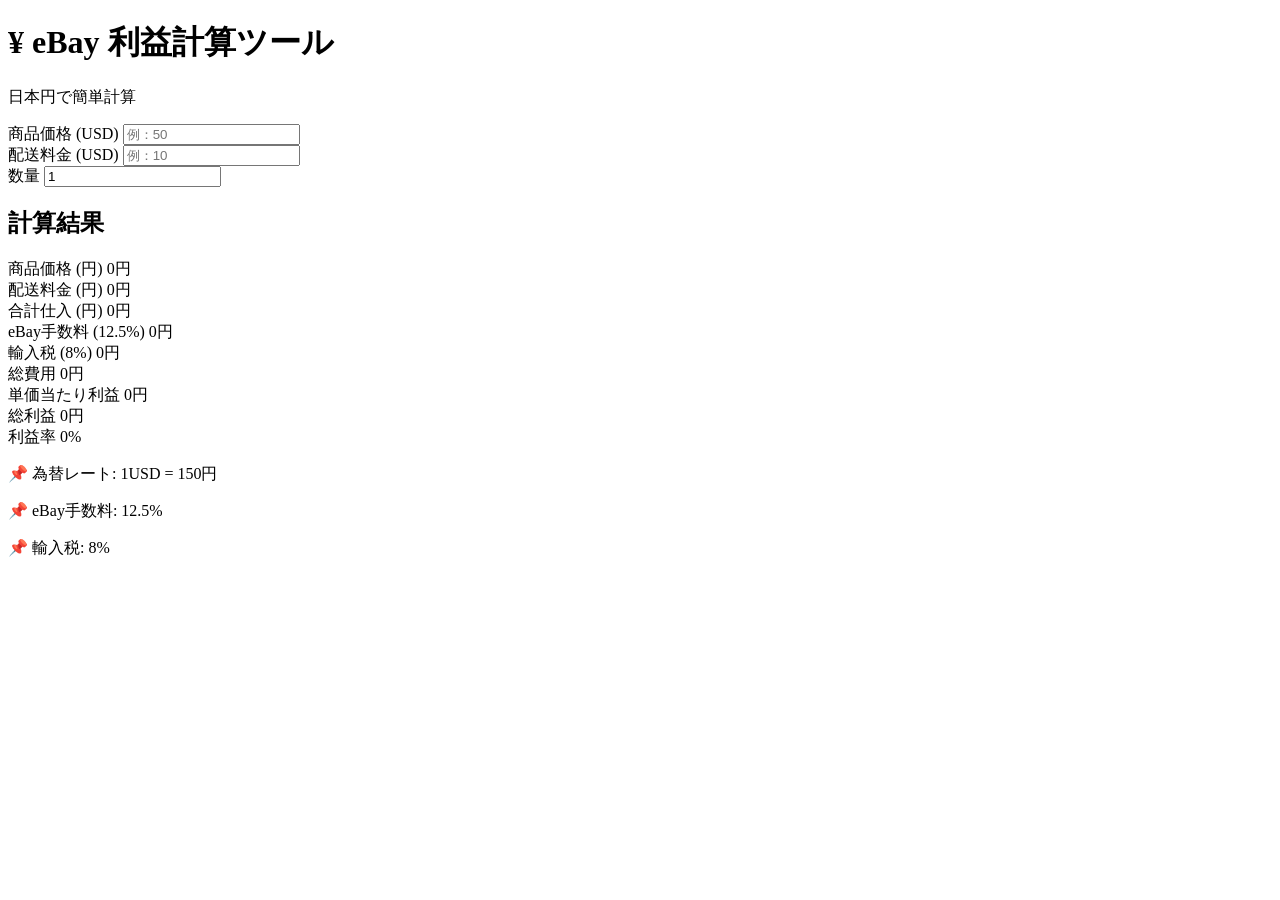
==== index.html @ 33e54d10 "Create index.html" ====
<!DOCTYPE html>
<html lang="ja">
<head>
    <meta charset="UTF-8">
    <meta name="viewport" content="width=device-width, initial-scale=1.0">
    <meta name="description" content="eBay利益計算ツール">
    <meta name="theme-color" content="#2c3e50">
    <title>eBay 利益計算ツール</title>
    <link rel="manifest" href="manifest.json">
    <link rel="icon" href="data:image/svg+xml,<svg xmlns='http://www.w3.org/2000/svg' viewBox='0 0 192 192'><rect fill='%232c3e50' width='192' height='192'/><text x='50%' y='50%' font-size='100' fill='%23fff' text-anchor='middle' dy='.3em'>¥</text></svg>">
    <link rel="stylesheet" href="styles.css">
</head>
<body>
    <div class="container">
        <header>
            <h1>¥ eBay 利益計算ツール</h1>
            <p class="subtitle">日本円で簡単計算</p>
        </header>

        <main>
            <section class="input-section">
                <div class="input-group">
                    <label for="itemPrice">商品価格 (USD)</label>
                    <input type="number" id="itemPrice" placeholder="例：50" min="0" step="0.01">
                </div>

                <div class="input-group">
                    <label for="shippingCost">配送料金 (USD)</label>
                    <input type="number" id="shippingCost" placeholder="例：10" min="0" step="0.01">
                </div>

                <div class="input-group">
                    <label for="quantity">数量</label>
                    <input type="number" id="quantity" placeholder="例：1" min="1" step="1" value="1">
                </div>
            </section>

            <section class="output-section">
                <div class="result">
                    <h2>計算結果</h2>
                    
                    <div class="result-item">
                        <span class="label">商品価格 (円)</span>
                        <span class="value" id="priceJPY">0円</span>
                    </div>

                    <div class="result-item">
                        <span class="label">配送料金 (円)</span>
                        <span class="value" id="shippingJPY">0円</span>
                    </div>

                    <div class="result-item">
                        <span class="label">合計仕入 (円)</span>
                        <span class="value" id="totalCost">0円</span>
                    </div>

                    <div class="separator"></div>

                    <div class="result-item">
                        <span class="label">eBay手数料 (12.5%)</span>
                        <span class="value error" id="ebayFee">0円</span>
                    </div>

                    <div class="result-item">
                        <span class="label">輸入税 (8%)</span>
                        <span class="value error" id="importTax">0円</span>
                    </div>

                    <div class="result-item">
                        <span class="label">総費用</span>
                        <span class="value error" id="totalExpense">0円</span>
                    </div>

                    <div class="separator"></div>

                    <div class="result-item highlight">
                        <span class="label">単価当たり利益</span>
                        <span class="value profit" id="profitPerUnit">0円</span>
                    </div>

                    <div class="result-item highlight">
                        <span class="label">総利益</span>
                        <span class="value profit" id="totalProfit">0円</span>
                    </div>

                    <div class="result-item highlight">
                        <span class="label">利益率</span>
                        <span class="value profit" id="profitMargin">0%</span>
                    </div>
                </div>
            </section>

            <footer class="info">
                <p>📌 為替レート: 1USD = 150円</p>
                <p>📌 eBay手数料: 12.5%</p>
                <p>📌 輸入税: 8%</p>
            </footer>
        </main>
    </div>

    <script src="script.js"></script>
</body>
</html>
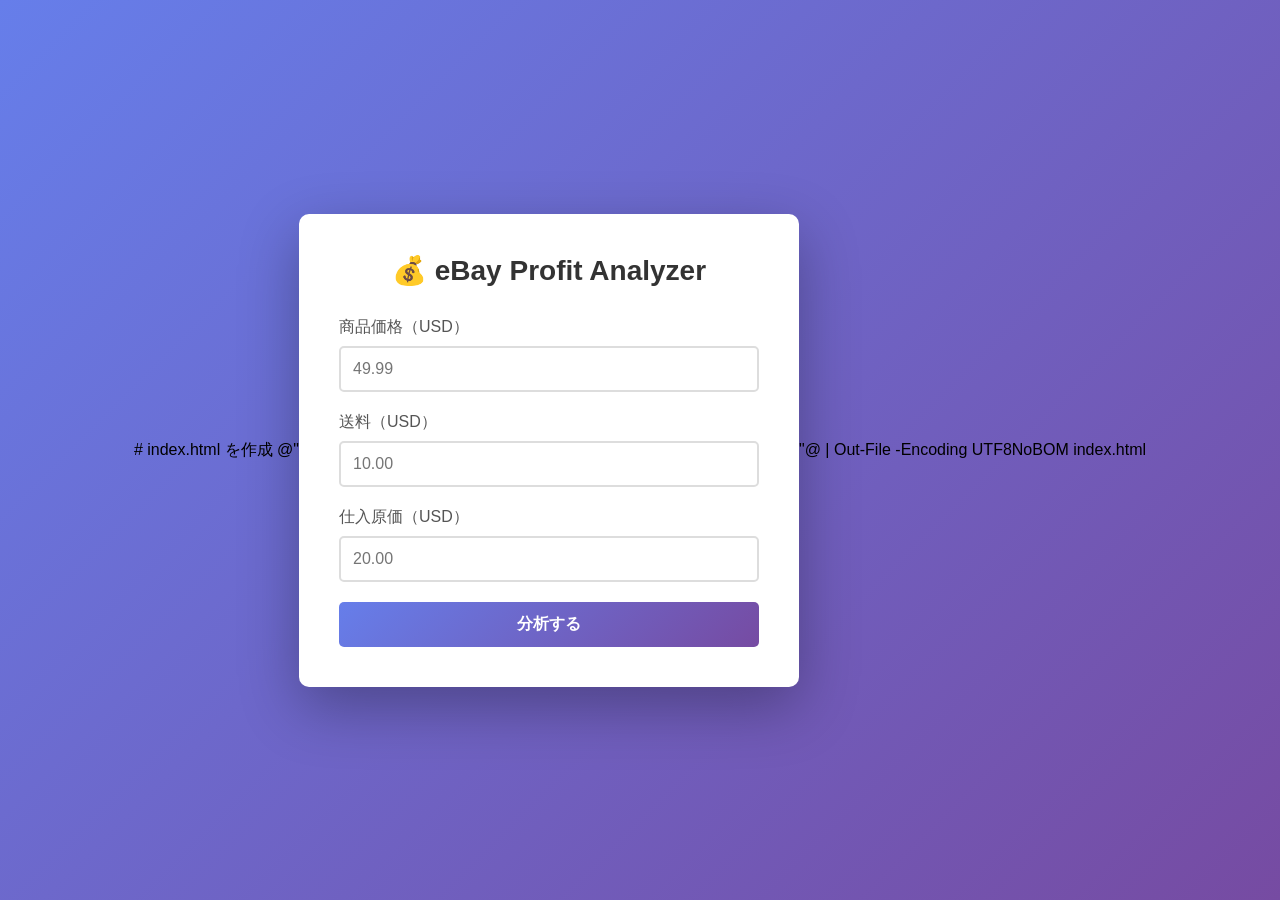
==== commit 670f3002: "Move index.html to root from desktop docs" ====
--- a/index.html
+++ b/index.html
@@ -1,103 +1,300 @@
+# index.html を作成
+@"
 <!DOCTYPE html>
 <html lang="ja">
 <head>
     <meta charset="UTF-8">
     <meta name="viewport" content="width=device-width, initial-scale=1.0">
-    <meta name="description" content="eBay利益計算ツール">
-    <meta name="theme-color" content="#2c3e50">
-    <title>eBay 利益計算ツール</title>
-    <link rel="manifest" href="manifest.json">
-    <link rel="icon" href="data:image/svg+xml,<svg xmlns='http://www.w3.org/2000/svg' viewBox='0 0 192 192'><rect fill='%232c3e50' width='192' height='192'/><text x='50%' y='50%' font-size='100' fill='%23fff' text-anchor='middle' dy='.3em'>¥</text></svg>">
-    <link rel="stylesheet" href="styles.css">
+    <title>eBay Profit Analyzer</title>
+    <style>
+        * {
+            margin: 0;
+            padding: 0;
+            box-sizing: border-box;
+        }
+        
+        body {
+            font-family: 'Segoe UI', Tahoma, Geneva, Verdana, sans-serif;
+            background: linear-gradient(135deg, #667eea 0%, #764ba2 100%);
+            min-height: 100vh;
+            display: flex;
+            justify-content: center;
+            align-items: center;
+            padding: 20px;
+        }
+        
+        .container {
+            background: white;
+            border-radius: 10px;
+            box-shadow: 0 20px 60px rgba(0,0,0,0.3);
+            padding: 40px;
+            max-width: 500px;
+            width: 100%;
+        }
+        
+        h1 {
+            color: #333;
+            margin-bottom: 30px;
+            text-align: center;
+            font-size: 28px;
+        }
+        
+        .form-group {
+            margin-bottom: 20px;
+        }
+        
+        label {
+            display: block;
+            margin-bottom: 8px;
+            color: #555;
+            font-weight: 500;
+        }
+        
+        input {
+            width: 100%;
+            padding: 12px;
+            border: 2px solid #ddd;
+            border-radius: 5px;
+            font-size: 16px;
+            transition: border-color 0.3s;
+        }
+        
+        input:focus {
+            outline: none;
+            border-color: #667eea;
+        }
+        
+        button {
+            width: 100%;
+            padding: 12px;
+            background: linear-gradient(135deg, #667eea 0%, #764ba2 100%);
+            color: white;
+            border: none;
+            border-radius: 5px;
+            font-size: 16px;
+            font-weight: 600;
+            cursor: pointer;
+            transition: transform 0.2s;
+        }
+        
+        button:hover {
+            transform: translateY(-2px);
+        }
+        
+        button:active {
+            transform: translateY(0);
+        }
+        
+        .result {
+            margin-top: 30px;
+            padding: 20px;
+            background: #f8f9fa;
+            border-radius: 5px;
+            display: none;
+        }
+        
+        .result.show {
+            display: block;
+        }
+        
+        .result-item {
+            margin-bottom: 15px;
+            padding-bottom: 15px;
+            border-bottom: 1px solid #ddd;
+        }
+        
+        .result-item:last-child {
+            border-bottom: none;
+            margin-bottom: 0;
+            padding-bottom: 0;
+        }
+        
+        .result-label {
+            color: #666;
+            font-size: 14px;
+            margin-bottom: 5px;
+        }
+        
+        .result-value {
+            color: #333;
+            font-size: 18px;
+            font-weight: 600;
+        }
+        
+        .profit {
+            color: #28a745;
+        }
+        
+        .loss {
+            color: #dc3545;
+        }
+        
+        .error {
+            color: #dc3545;
+            margin-top: 20px;
+            padding: 15px;
+            background: #f8d7da;
+            border-radius: 5px;
+            display: none;
+        }
+        
+        .error.show {
+            display: block;
+        }
+        
+        .loading {
+            display: none;
+            text-align: center;
+            margin-top: 20px;
+        }
+        
+        .loading.show {
+            display: block;
+        }
+        
+        .spinner {
+            border: 4px solid #f3f3f3;
+            border-top: 4px solid #667eea;
+            border-radius: 50%;
+            width: 40px;
+            height: 40px;
+            animation: spin 1s linear infinite;
+            margin: 0 auto;
+        }
+        
+        @keyframes spin {
+            0% { transform: rotate(0deg); }
+            100% { transform: rotate(360deg); }
+        }
+    </style>
 </head>
 <body>
     <div class="container">
-        <header>
-            <h1>¥ eBay 利益計算ツール</h1>
-            <p class="subtitle">日本円で簡単計算</p>
-        </header>
-
-        <main>
-            <section class="input-section">
-                <div class="input-group">
-                    <label for="itemPrice">商品価格 (USD)</label>
-                    <input type="number" id="itemPrice" placeholder="例：50" min="0" step="0.01">
-                </div>
-
-                <div class="input-group">
-                    <label for="shippingCost">配送料金 (USD)</label>
-                    <input type="number" id="shippingCost" placeholder="例：10" min="0" step="0.01">
-                </div>
-
-                <div class="input-group">
-                    <label for="quantity">数量</label>
-                    <input type="number" id="quantity" placeholder="例：1" min="1" step="1" value="1">
-                </div>
-            </section>
-
-            <section class="output-section">
-                <div class="result">
-                    <h2>計算結果</h2>
-                    
-                    <div class="result-item">
-                        <span class="label">商品価格 (円)</span>
-                        <span class="value" id="priceJPY">0円</span>
-                    </div>
-
-                    <div class="result-item">
-                        <span class="label">配送料金 (円)</span>
-                        <span class="value" id="shippingJPY">0円</span>
-                    </div>
-
-                    <div class="result-item">
-                        <span class="label">合計仕入 (円)</span>
-                        <span class="value" id="totalCost">0円</span>
-                    </div>
-
-                    <div class="separator"></div>
-
-                    <div class="result-item">
-                        <span class="label">eBay手数料 (12.5%)</span>
-                        <span class="value error" id="ebayFee">0円</span>
-                    </div>
-
-                    <div class="result-item">
-                        <span class="label">輸入税 (8%)</span>
-                        <span class="value error" id="importTax">0円</span>
-                    </div>
-
-                    <div class="result-item">
-                        <span class="label">総費用</span>
-                        <span class="value error" id="totalExpense">0円</span>
-                    </div>
-
-                    <div class="separator"></div>
-
-                    <div class="result-item highlight">
-                        <span class="label">単価当たり利益</span>
-                        <span class="value profit" id="profitPerUnit">0円</span>
-                    </div>
-
-                    <div class="result-item highlight">
-                        <span class="label">総利益</span>
-                        <span class="value profit" id="totalProfit">0円</span>
-                    </div>
-
-                    <div class="result-item highlight">
-                        <span class="label">利益率</span>
-                        <span class="value profit" id="profitMargin">0%</span>
-                    </div>
-                </div>
-            </section>
-
-            <footer class="info">
-                <p>📌 為替レート: 1USD = 150円</p>
-                <p>📌 eBay手数料: 12.5%</p>
-                <p>📌 輸入税: 8%</p>
-            </footer>
-        </main>
+        <h1>💰 eBay Profit Analyzer</h1>
+        
+        <form id="analyzerForm">
+            <div class="form-group">
+                <label for="itemPrice">商品価格（USD）</label>
+                <input type="number" id="itemPrice" placeholder="49.99" step="0.01" required>
+            </div>
+            
+            <div class="form-group">
+                <label for="shippingCost">送料（USD）</label>
+                <input type="number" id="shippingCost" placeholder="10.00" step="0.01" required>
+            </div>
+            
+            <div class="form-group">
+                <label for="totalCost">仕入原価（USD）</label>
+                <input type="number" id="totalCost" placeholder="20.00" step="0.01" required>
+            </div>
+            
+            <button type="submit">分析する</button>
+        </form>
+        
+        <div class="loading" id="loading">
+            <div class="spinner"></div>
+            <p>計算中...</p>
+        </div>
+        
+        <div class="error" id="error"></div>
+        
+        <div class="result" id="result">
+            <div class="result-item">
+                <div class="result-label">売上金額</div>
+                <div class="result-value">$<span id="revenue">0.00</span></div>
+            </div>
+            
+            <div class="result-item">
+                <div class="result-label">総コスト</div>
+                <div class="result-value">$<span id="totalExpense">0.00</span></div>
+            </div>
+            
+            <div class="result-item">
+                <div class="result-label">利益</div>
+                <div class="result-value" id="profitDisplay">$<span id="profit">0.00</span></div>
+            </div>
+            
+            <div class="result-item">
+                <div class="result-label">利益率</div>
+                <div class="result-value" id="marginDisplay"><span id="margin">0.00</span>%</div>
+            </div>
+        </div>
     </div>
-
-    <script src="script.js"></script>
+    
+    <script>
+        // Vercel API URL
+        const API_URL = 'https://ebay-analyzer-seven.vercel.app/api/analyze';
+        
+        const form = document.getElementById('analyzerForm');
+        const loading = document.getElementById('loading');
+        const error = document.getElementById('error');
+        const result = document.getElementById('result');
+        
+        form.addEventListener('submit', async (e) => {
+            e.preventDefault();
+            
+            const itemPrice = parseFloat(document.getElementById('itemPrice').value);
+            const shippingCost = parseFloat(document.getElementById('shippingCost').value);
+            const totalCost = parseFloat(document.getElementById('totalCost').value);
+            
+            // エラーをリセット
+            error.classList.remove('show');
+            result.classList.remove('show');
+            
+            // ローディング表示
+            loading.classList.add('show');
+            
+            try {
+                const response = await fetch(API_URL, {
+                    method: 'POST',
+                    headers: {
+                        'Content-Type': 'application/json',
+                    },
+                    body: JSON.stringify({
+                        item_price: itemPrice,
+                        shipping_cost: shippingCost,
+                        total_cost: totalCost
+                    })
+                });
+                
+                if (!response.ok) {
+                    throw new Error('API エラー: ' + response.statusText);
+                }
+                
+                const data = await response.json();
+                
+                // 結果を表示
+                document.getElementById('revenue').textContent = data.revenue.toFixed(2);
+                document.getElementById('totalExpense').textContent = data.total_expense.toFixed(2);
+                document.getElementById('profit').textContent = data.profit.toFixed(2);
+                document.getElementById('margin').textContent = data.margin.toFixed(2);
+                
+                // 利益/損失で色分け
+                const profitDisplay = document.getElementById('profitDisplay');
+                const marginDisplay = document.getElementById('marginDisplay');
+                
+                if (data.profit >= 0) {
+                    profitDisplay.classList.remove('loss');
+                    profitDisplay.classList.add('profit');
+                    marginDisplay.classList.remove('loss');
+                    marginDisplay.classList.add('profit');
+                } else {
+                    profitDisplay.classList.remove('profit');
+                    profitDisplay.classList.add('loss');
+                    marginDisplay.classList.remove('profit');
+                    marginDisplay.classList.add('loss');
+                }
+                
+                result.classList.add('show');
+                
+            } catch (err) {
+                error.textContent = '❌ エラーが発生しました: ' + err.message;
+                error.classList.add('show');
+            } finally {
+                loading.classList.remove('show');
+            }
+        });
+    </script>
 </body>
 </html>
+"@ | Out-File -Encoding UTF8NoBOM index.html
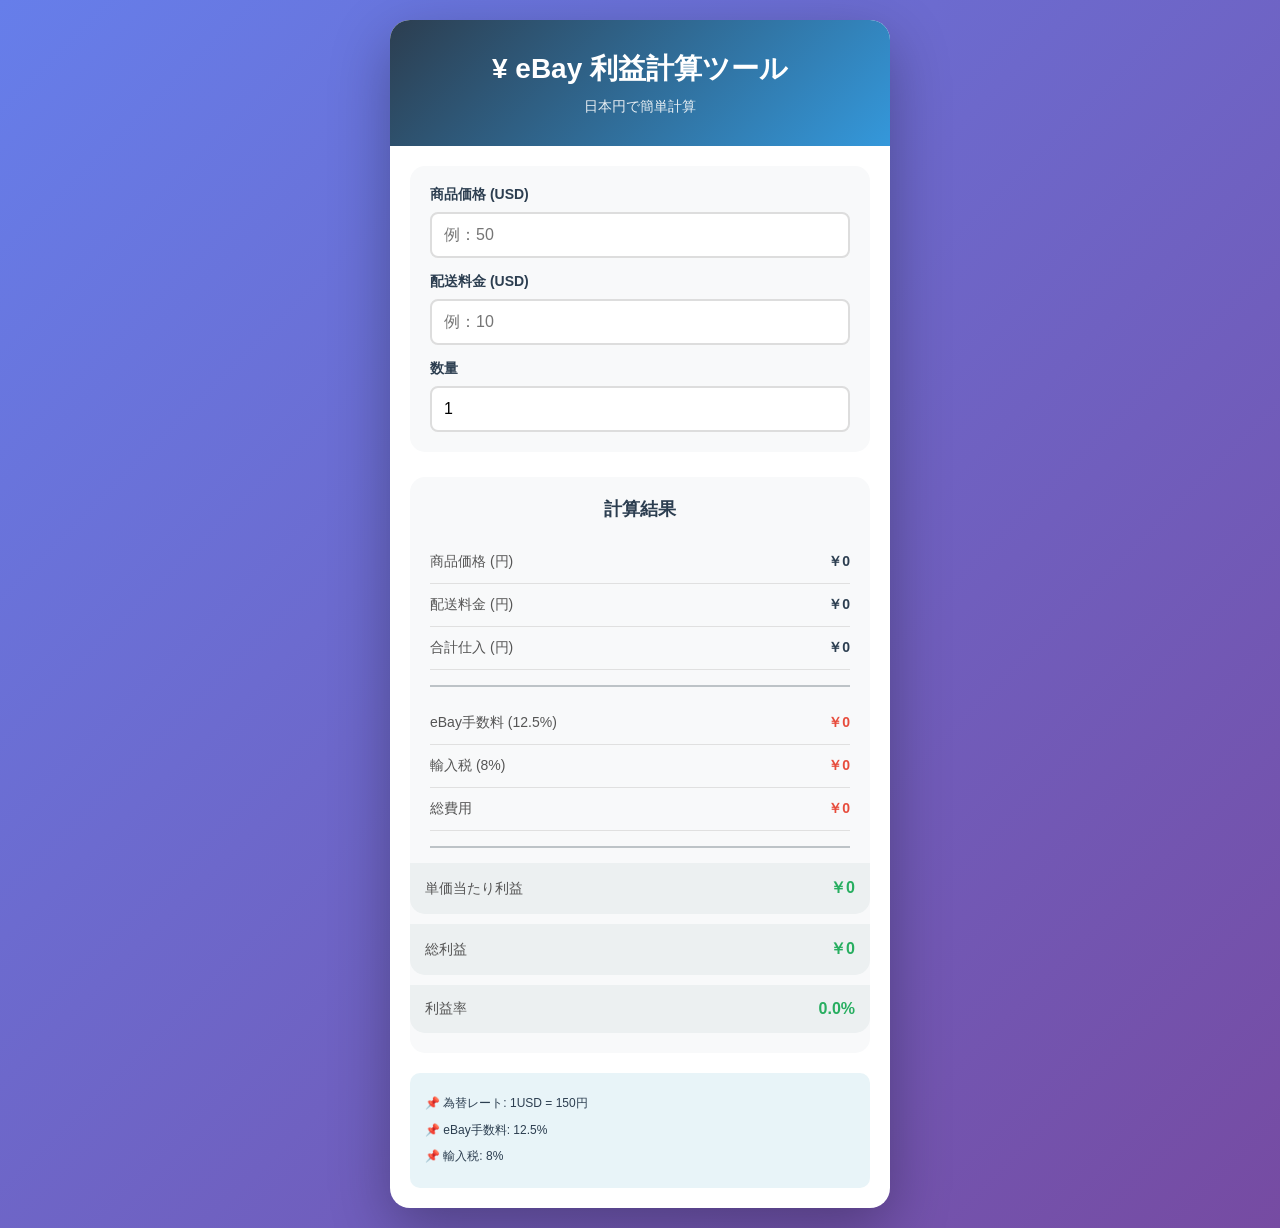
==== commit 5b5846d1: "Merge remote changes: keep GitHub versions" ====
--- a/index.html
+++ b/index.html
@@ -1,300 +1,103 @@
-# index.html を作成
-@"
 <!DOCTYPE html>
 <html lang="ja">
 <head>
     <meta charset="UTF-8">
     <meta name="viewport" content="width=device-width, initial-scale=1.0">
-    <title>eBay Profit Analyzer</title>
-    <style>
-        * {
-            margin: 0;
-            padding: 0;
-            box-sizing: border-box;
-        }
-        
-        body {
-            font-family: 'Segoe UI', Tahoma, Geneva, Verdana, sans-serif;
-            background: linear-gradient(135deg, #667eea 0%, #764ba2 100%);
-            min-height: 100vh;
-            display: flex;
-            justify-content: center;
-            align-items: center;
-            padding: 20px;
-        }
-        
-        .container {
-            background: white;
-            border-radius: 10px;
-            box-shadow: 0 20px 60px rgba(0,0,0,0.3);
-            padding: 40px;
-            max-width: 500px;
-            width: 100%;
-        }
-        
-        h1 {
-            color: #333;
-            margin-bottom: 30px;
-            text-align: center;
-            font-size: 28px;
-        }
-        
-        .form-group {
-            margin-bottom: 20px;
-        }
-        
-        label {
-            display: block;
-            margin-bottom: 8px;
-            color: #555;
-            font-weight: 500;
-        }
-        
-        input {
-            width: 100%;
-            padding: 12px;
-            border: 2px solid #ddd;
-            border-radius: 5px;
-            font-size: 16px;
-            transition: border-color 0.3s;
-        }
-        
-        input:focus {
-            outline: none;
-            border-color: #667eea;
-        }
-        
-        button {
-            width: 100%;
-            padding: 12px;
-            background: linear-gradient(135deg, #667eea 0%, #764ba2 100%);
-            color: white;
-            border: none;
-            border-radius: 5px;
-            font-size: 16px;
-            font-weight: 600;
-            cursor: pointer;
-            transition: transform 0.2s;
-        }
-        
-        button:hover {
-            transform: translateY(-2px);
-        }
-        
-        button:active {
-            transform: translateY(0);
-        }
-        
-        .result {
-            margin-top: 30px;
-            padding: 20px;
-            background: #f8f9fa;
-            border-radius: 5px;
-            display: none;
-        }
-        
-        .result.show {
-            display: block;
-        }
-        
-        .result-item {
-            margin-bottom: 15px;
-            padding-bottom: 15px;
-            border-bottom: 1px solid #ddd;
-        }
-        
-        .result-item:last-child {
-            border-bottom: none;
-            margin-bottom: 0;
-            padding-bottom: 0;
-        }
-        
-        .result-label {
-            color: #666;
-            font-size: 14px;
-            margin-bottom: 5px;
-        }
-        
-        .result-value {
-            color: #333;
-            font-size: 18px;
-            font-weight: 600;
-        }
-        
-        .profit {
-            color: #28a745;
-        }
-        
-        .loss {
-            color: #dc3545;
-        }
-        
-        .error {
-            color: #dc3545;
-            margin-top: 20px;
-            padding: 15px;
-            background: #f8d7da;
-            border-radius: 5px;
-            display: none;
-        }
-        
-        .error.show {
-            display: block;
-        }
-        
-        .loading {
-            display: none;
-            text-align: center;
-            margin-top: 20px;
-        }
-        
-        .loading.show {
-            display: block;
-        }
-        
-        .spinner {
-            border: 4px solid #f3f3f3;
-            border-top: 4px solid #667eea;
-            border-radius: 50%;
-            width: 40px;
-            height: 40px;
-            animation: spin 1s linear infinite;
-            margin: 0 auto;
-        }
-        
-        @keyframes spin {
-            0% { transform: rotate(0deg); }
-            100% { transform: rotate(360deg); }
-        }
-    </style>
+    <meta name="description" content="eBay利益計算ツール">
+    <meta name="theme-color" content="#2c3e50">
+    <title>eBay 利益計算ツール</title>
+    <link rel="manifest" href="manifest.json">
+    <link rel="icon" href="data:image/svg+xml,<svg xmlns='http://www.w3.org/2000/svg' viewBox='0 0 192 192'><rect fill='%232c3e50' width='192' height='192'/><text x='50%' y='50%' font-size='100' fill='%23fff' text-anchor='middle' dy='.3em'>¥</text></svg>">
+    <link rel="stylesheet" href="styles.css">
 </head>
 <body>
     <div class="container">
-        <h1>💰 eBay Profit Analyzer</h1>
-        
-        <form id="analyzerForm">
-            <div class="form-group">
-                <label for="itemPrice">商品価格（USD）</label>
-                <input type="number" id="itemPrice" placeholder="49.99" step="0.01" required>
-            </div>
-            
-            <div class="form-group">
-                <label for="shippingCost">送料（USD）</label>
-                <input type="number" id="shippingCost" placeholder="10.00" step="0.01" required>
-            </div>
-            
-            <div class="form-group">
-                <label for="totalCost">仕入原価（USD）</label>
-                <input type="number" id="totalCost" placeholder="20.00" step="0.01" required>
-            </div>
-            
-            <button type="submit">分析する</button>
-        </form>
-        
-        <div class="loading" id="loading">
-            <div class="spinner"></div>
-            <p>計算中...</p>
-        </div>
-        
-        <div class="error" id="error"></div>
-        
-        <div class="result" id="result">
-            <div class="result-item">
-                <div class="result-label">売上金額</div>
-                <div class="result-value">$<span id="revenue">0.00</span></div>
-            </div>
-            
-            <div class="result-item">
-                <div class="result-label">総コスト</div>
-                <div class="result-value">$<span id="totalExpense">0.00</span></div>
-            </div>
-            
-            <div class="result-item">
-                <div class="result-label">利益</div>
-                <div class="result-value" id="profitDisplay">$<span id="profit">0.00</span></div>
-            </div>
-            
-            <div class="result-item">
-                <div class="result-label">利益率</div>
-                <div class="result-value" id="marginDisplay"><span id="margin">0.00</span>%</div>
-            </div>
-        </div>
+        <header>
+            <h1>¥ eBay 利益計算ツール</h1>
+            <p class="subtitle">日本円で簡単計算</p>
+        </header>
+
+        <main>
+            <section class="input-section">
+                <div class="input-group">
+                    <label for="itemPrice">商品価格 (USD)</label>
+                    <input type="number" id="itemPrice" placeholder="例：50" min="0" step="0.01">
+                </div>
+
+                <div class="input-group">
+                    <label for="shippingCost">配送料金 (USD)</label>
+                    <input type="number" id="shippingCost" placeholder="例：10" min="0" step="0.01">
+                </div>
+
+                <div class="input-group">
+                    <label for="quantity">数量</label>
+                    <input type="number" id="quantity" placeholder="例：1" min="1" step="1" value="1">
+                </div>
+            </section>
+
+            <section class="output-section">
+                <div class="result">
+                    <h2>計算結果</h2>
+                    
+                    <div class="result-item">
+                        <span class="label">商品価格 (円)</span>
+                        <span class="value" id="priceJPY">0円</span>
+                    </div>
+
+                    <div class="result-item">
+                        <span class="label">配送料金 (円)</span>
+                        <span class="value" id="shippingJPY">0円</span>
+                    </div>
+
+                    <div class="result-item">
+                        <span class="label">合計仕入 (円)</span>
+                        <span class="value" id="totalCost">0円</span>
+                    </div>
+
+                    <div class="separator"></div>
+
+                    <div class="result-item">
+                        <span class="label">eBay手数料 (12.5%)</span>
+                        <span class="value error" id="ebayFee">0円</span>
+                    </div>
+
+                    <div class="result-item">
+                        <span class="label">輸入税 (8%)</span>
+                        <span class="value error" id="importTax">0円</span>
+                    </div>
+
+                    <div class="result-item">
+                        <span class="label">総費用</span>
+                        <span class="value error" id="totalExpense">0円</span>
+                    </div>
+
+                    <div class="separator"></div>
+
+                    <div class="result-item highlight">
+                        <span class="label">単価当たり利益</span>
+                        <span class="value profit" id="profitPerUnit">0円</span>
+                    </div>
+
+                    <div class="result-item highlight">
+                        <span class="label">総利益</span>
+                        <span class="value profit" id="totalProfit">0円</span>
+                    </div>
+
+                    <div class="result-item highlight">
+                        <span class="label">利益率</span>
+                        <span class="value profit" id="profitMargin">0%</span>
+                    </div>
+                </div>
+            </section>
+
+            <footer class="info">
+                <p>📌 為替レート: 1USD = 150円</p>
+                <p>📌 eBay手数料: 12.5%</p>
+                <p>📌 輸入税: 8%</p>
+            </footer>
+        </main>
     </div>
-    
-    <script>
-        // Vercel API URL
-        const API_URL = 'https://ebay-analyzer-seven.vercel.app/api/analyze';
-        
-        const form = document.getElementById('analyzerForm');
-        const loading = document.getElementById('loading');
-        const error = document.getElementById('error');
-        const result = document.getElementById('result');
-        
-        form.addEventListener('submit', async (e) => {
-            e.preventDefault();
-            
-            const itemPrice = parseFloat(document.getElementById('itemPrice').value);
-            const shippingCost = parseFloat(document.getElementById('shippingCost').value);
-            const totalCost = parseFloat(document.getElementById('totalCost').value);
-            
-            // エラーをリセット
-            error.classList.remove('show');
-            result.classList.remove('show');
-            
-            // ローディング表示
-            loading.classList.add('show');
-            
-            try {
-                const response = await fetch(API_URL, {
-                    method: 'POST',
-                    headers: {
-                        'Content-Type': 'application/json',
-                    },
-                    body: JSON.stringify({
-                        item_price: itemPrice,
-                        shipping_cost: shippingCost,
-                        total_cost: totalCost
-                    })
-                });
-                
-                if (!response.ok) {
-                    throw new Error('API エラー: ' + response.statusText);
-                }
-                
-                const data = await response.json();
-                
-                // 結果を表示
-                document.getElementById('revenue').textContent = data.revenue.toFixed(2);
-                document.getElementById('totalExpense').textContent = data.total_expense.toFixed(2);
-                document.getElementById('profit').textContent = data.profit.toFixed(2);
-                document.getElementById('margin').textContent = data.margin.toFixed(2);
-                
-                // 利益/損失で色分け
-                const profitDisplay = document.getElementById('profitDisplay');
-                const marginDisplay = document.getElementById('marginDisplay');
-                
-                if (data.profit >= 0) {
-                    profitDisplay.classList.remove('loss');
-                    profitDisplay.classList.add('profit');
-                    marginDisplay.classList.remove('loss');
-                    marginDisplay.classList.add('profit');
-                } else {
-                    profitDisplay.classList.remove('profit');
-                    profitDisplay.classList.add('loss');
-                    marginDisplay.classList.remove('profit');
-                    marginDisplay.classList.add('loss');
-                }
-                
-                result.classList.add('show');
-                
-            } catch (err) {
-                error.textContent = '❌ エラーが発生しました: ' + err.message;
-                error.classList.add('show');
-            } finally {
-                loading.classList.remove('show');
-            }
-        });
-    </script>
+
+    <script src="script.js"></script>
 </body>
 </html>
-"@ | Out-File -Encoding UTF8NoBOM index.html
--- a/styles.css
+++ b/styles.css
@@ -0,0 +1,194 @@
+* {
+    margin: 0;
+    padding: 0;
+    box-sizing: border-box;
+}
+
+body {
+    font-family: 'Segoe UI', Tahoma, Geneva, Verdana, sans-serif;
+    background: linear-gradient(135deg, #667eea 0%, #764ba2 100%);
+    min-height: 100vh;
+    padding: 20px;
+    color: #333;
+}
+
+.container {
+    max-width: 500px;
+    margin: 0 auto;
+    background: white;
+    border-radius: 20px;
+    box-shadow: 0 20px 60px rgba(0, 0, 0, 0.3);
+    overflow: hidden;
+    animation: slideUp 0.5s ease-out;
+}
+
+@keyframes slideUp {
+    from {
+        opacity: 0;
+        transform: translateY(30px);
+    }
+    to {
+        opacity: 1;
+        transform: translateY(0);
+    }
+}
+
+header {
+    background: linear-gradient(135deg, #2c3e50 0%, #3498db 100%);
+    color: white;
+    padding: 30px 20px;
+    text-align: center;
+}
+
+header h1 {
+    font-size: 28px;
+    margin-bottom: 10px;
+    font-weight: 700;
+}
+
+header .subtitle {
+    font-size: 14px;
+    opacity: 0.9;
+}
+
+main {
+    padding: 20px;
+}
+
+.input-section {
+    background: #f8f9fa;
+    padding: 20px;
+    border-radius: 15px;
+    margin-bottom: 25px;
+}
+
+.input-group {
+    margin-bottom: 15px;
+}
+
+.input-group:last-child {
+    margin-bottom: 0;
+}
+
+label {
+    display: block;
+    font-weight: 600;
+    margin-bottom: 8px;
+    color: #2c3e50;
+    font-size: 14px;
+}
+
+input[type="number"] {
+    width: 100%;
+    padding: 12px;
+    border: 2px solid #ddd;
+    border-radius: 8px;
+    font-size: 16px;
+    transition: border-color 0.3s;
+}
+
+input[type="number"]:focus {
+    outline: none;
+    border-color: #3498db;
+    background: #f0f7ff;
+}
+
+.output-section {
+    margin-bottom: 20px;
+}
+
+.result {
+    background: #f8f9fa;
+    padding: 20px;
+    border-radius: 15px;
+}
+
+.result h2 {
+    font-size: 18px;
+    margin-bottom: 20px;
+    color: #2c3e50;
+    text-align: center;
+}
+
+.result-item {
+    display: flex;
+    justify-content: space-between;
+    align-items: center;
+    padding: 12px 0;
+    border-bottom: 1px solid #e0e0e0;
+    font-size: 14px;
+}
+
+.result-item:last-child {
+    border-bottom: none;
+}
+
+.result-item .label {
+    color: #555;
+    font-weight: 500;
+}
+
+.result-item .value {
+    font-weight: 700;
+    color: #2c3e50;
+}
+
+.result-item .value.error {
+    color: #e74c3c;
+}
+
+.result-item .value.profit {
+    color: #27ae60;
+    font-size: 16px;
+}
+
+.result-item.highlight {
+    background: #ecf0f1;
+    padding: 15px;
+    margin: 10px -20px 0 -20px;
+    border-radius: 0 0 15px 15px;
+    border-bottom: none;
+}
+
+.separator {
+    height: 2px;
+    background: #bdc3c7;
+    margin: 15px 0;
+}
+
+.info {
+    background: #e8f4f8;
+    padding: 15px;
+    border-radius: 10px;
+    font-size: 12px;
+    color: #2c3e50;
+    line-height: 1.8;
+}
+
+.info p {
+    margin: 5px 0;
+}
+
+@media (max-width: 480px) {
+    header h1 {
+        font-size: 24px;
+    }
+
+    .container {
+        border-radius: 15px;
+    }
+
+    .result-item {
+        font-size: 13px;
+    }
+
+    .result-item .value.profit {
+        font-size: 15px;
+    }
+}
+
+@media (prefers-reduced-motion: reduce) {
+    .container {
+        animation: none;
+    }
+}
